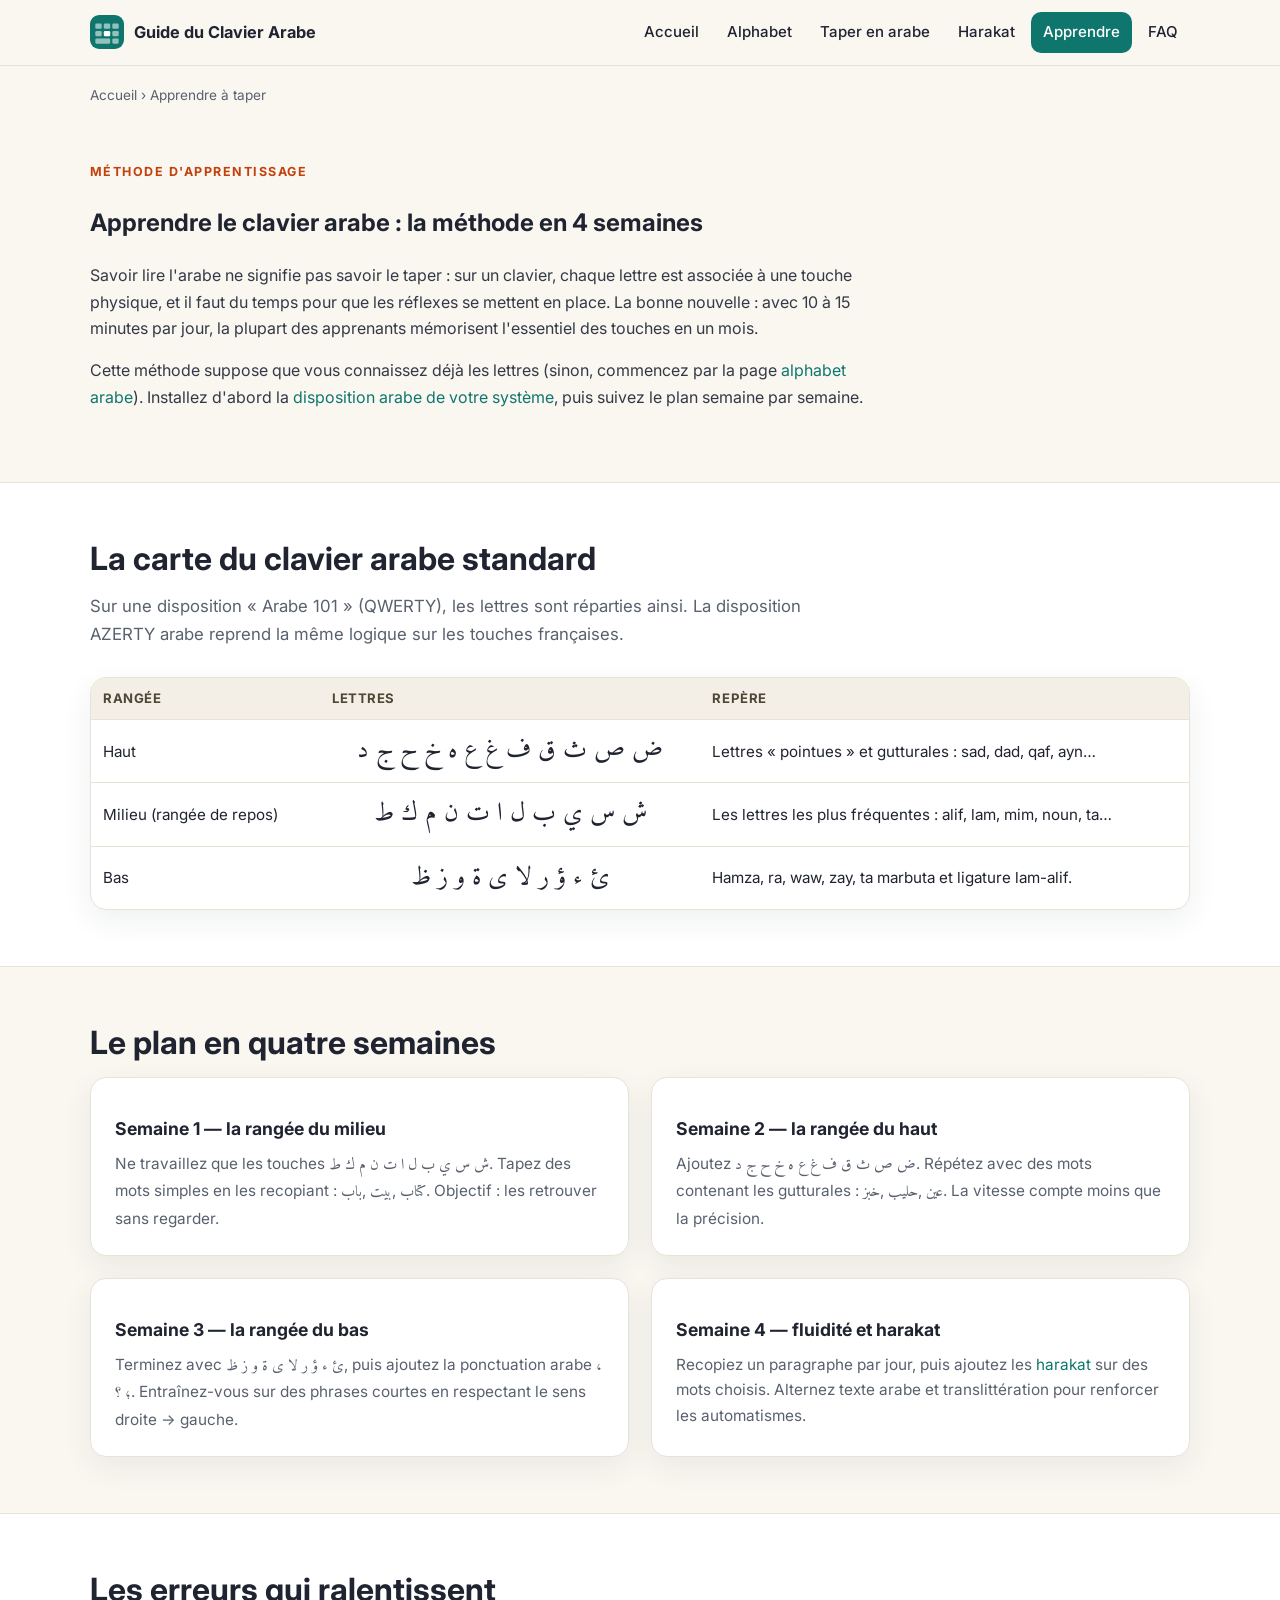
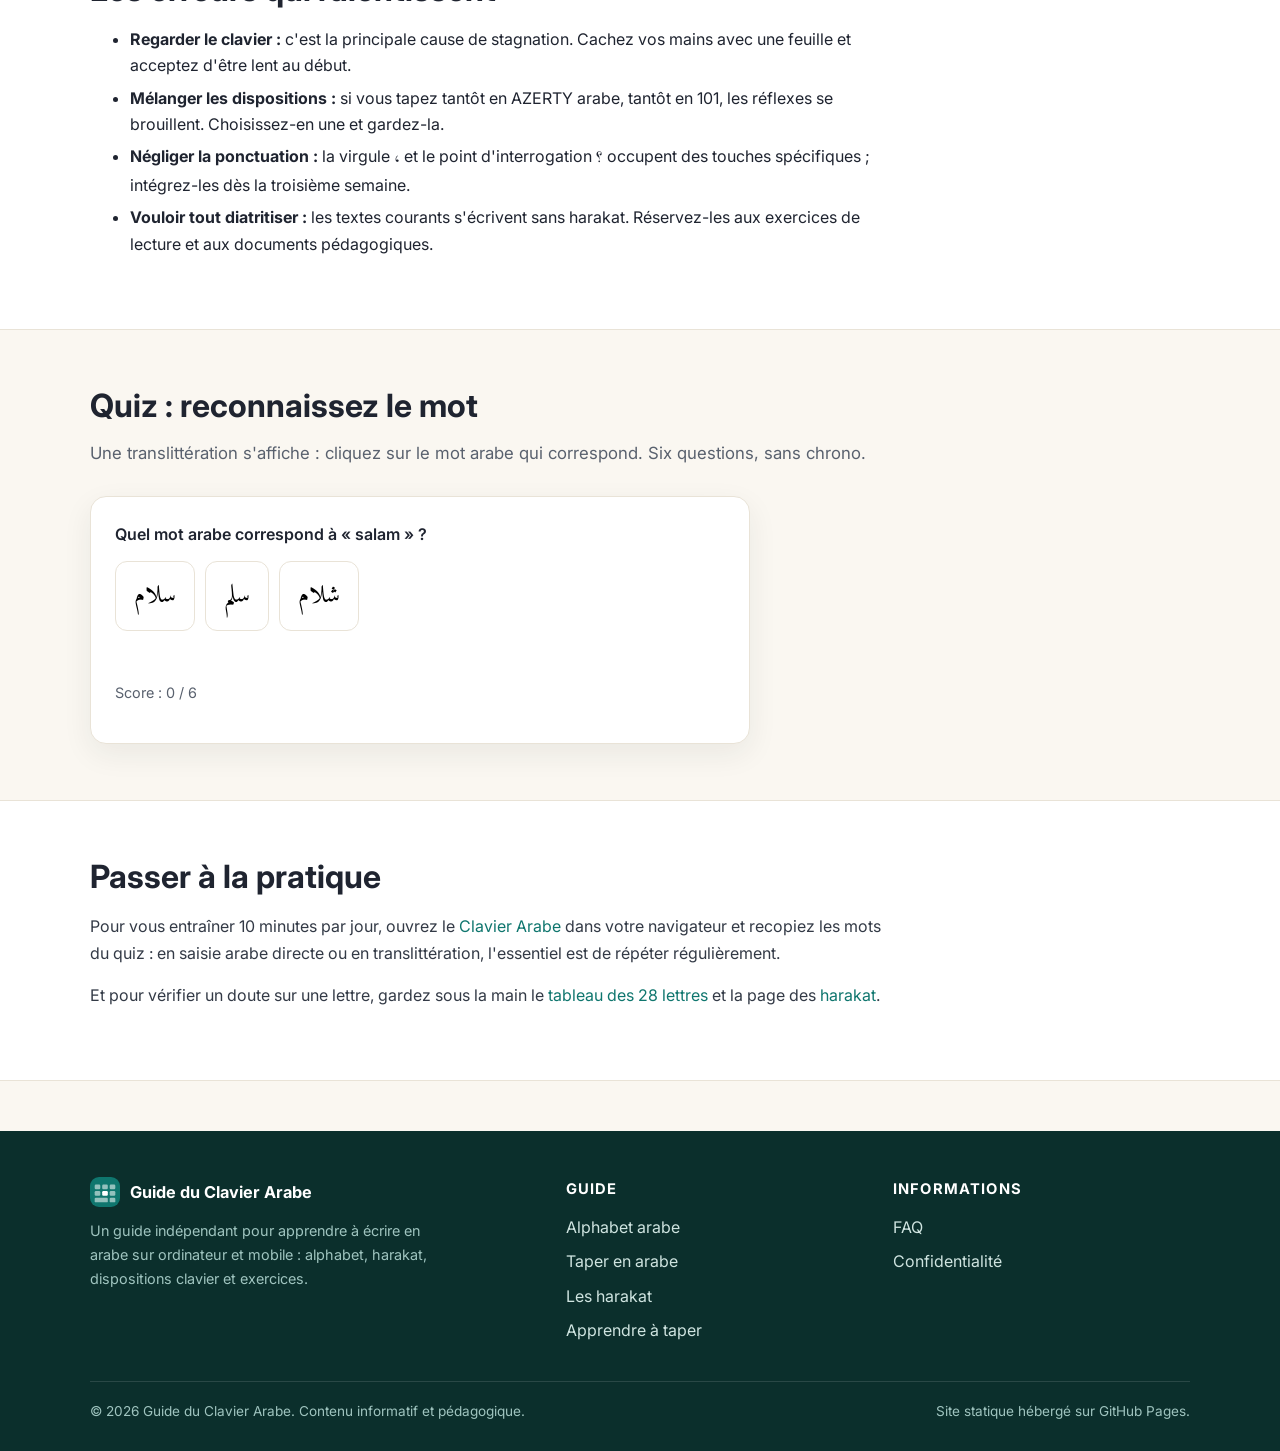
==== apprendre-a-taper.html @ 628db72e "Site complet : guide du clavier arabe Guide éducatif français sur la frappe en arabe : alphabet et f" ====
<!DOCTYPE html>
<html lang="fr">
<head>
    <meta charset="UTF-8">
    <meta name="viewport" content="width=device-width, initial-scale=1">
    <title>Apprendre le clavier arabe : méthode en 4 semaines</title>
    <meta name="description" content="Méthode d'apprentissage du clavier arabe en quatre semaines : rangées de touches, progression quotidienne, erreurs courantes et quiz de reconnaissance des mots.">
    <link rel="canonical" href="https://victoria337.github.io/guide-clavier-arabe/apprendre-a-taper.html">
    <meta property="og:type" content="article">
    <meta property="og:site_name" content="Guide du Clavier Arabe">
    <meta property="og:title" content="Apprendre le clavier arabe : méthode en 4 semaines">
    <meta property="og:description" content="Un plan d'apprentissage progressif, des exercices et un quiz pour mémoriser les touches arabes.">
    <meta property="og:url" content="https://victoria337.github.io/guide-clavier-arabe/apprendre-a-taper.html">
    <meta property="og:image" content="https://victoria337.github.io/guide-clavier-arabe/assets/og-image.jpg">
    <meta property="og:locale" content="fr_FR">
    <meta name="twitter:card" content="summary_large_image">
    <link rel="icon" href="favicon.svg" type="image/svg+xml">
    <link rel="preconnect" href="https://fonts.googleapis.com">
    <link rel="preconnect" href="https://fonts.gstatic.com" crossorigin>
    <link href="https://fonts.googleapis.com/css2?family=Inter:wght@400;500;600;700&family=Amiri:wght@400;700&display=swap" rel="stylesheet">
    <link rel="stylesheet" href="assets/style.css">
</head>
<body>
<a class="skip" href="#main">Aller au contenu</a>
<header class="site-header">
    <div class="container header-inner">
        <a class="brand" href="index.html">
            <img src="favicon.svg" alt="" width="34" height="34">
            Guide du Clavier Arabe
        </a>
        <button class="nav-toggle" type="button" aria-expanded="false" aria-controls="main-nav">Menu</button>
        <nav class="main-nav" id="main-nav" aria-label="Navigation principale">
            <ul>
                <li><a href="index.html">Accueil</a></li>
                <li><a href="alphabet-arabe.html">Alphabet</a></li>
                <li><a href="taper-en-arabe.html">Taper en arabe</a></li>
                <li><a href="harakat-diacritiques.html">Harakat</a></li>
                <li><a href="apprendre-a-taper.html" aria-current="page">Apprendre</a></li>
                <li><a href="faq.html">FAQ</a></li>
            </ul>
        </nav>
    </div>
</header>

<main id="main">
    <div class="container">
        <nav class="crumbs" aria-label="Fil d'Ariane">
            <a href="index.html">Accueil</a> › Apprendre à taper
        </nav>
    </div>

    <section class="section">
        <div class="container">
            <p class="eyebrow">Méthode d'apprentissage</p>
            <h1>Apprendre le clavier arabe&nbsp;: la méthode en 4 semaines</h1>
            <div class="prose">
                <p>Savoir lire l'arabe ne signifie pas savoir le taper&nbsp;: sur un clavier, chaque lettre est associée à une touche physique, et il faut du temps pour que les réflexes se mettent en place. La bonne nouvelle&nbsp;: avec 10 à 15 minutes par jour, la plupart des apprenants mémorisent l'essentiel des touches en un mois.</p>
                <p>Cette méthode suppose que vous connaissez déjà les lettres (sinon, commencez par la page <a href="alphabet-arabe.html">alphabet arabe</a>). Installez d'abord la <a href="taper-en-arabe.html">disposition arabe de votre système</a>, puis suivez le plan semaine par semaine.</p>
            </div>
        </div>
    </section>

    <section class="section alt">
        <div class="container">
            <h2>La carte du clavier arabe standard</h2>
            <p class="lead">Sur une disposition «&nbsp;Arabe 101&nbsp;» (QWERTY), les lettres sont réparties ainsi. La disposition AZERTY arabe reprend la même logique sur les touches françaises.</p>
            <div class="table-wrap">
                <table>
                    <thead>
                        <tr><th>Rangée</th><th>Lettres</th><th>Repère</th></tr>
                    </thead>
                    <tbody>
                        <tr>
                            <td>Haut</td>
                            <td class="center"><span class="ar" style="font-size:1.6rem">ض ص ث ق ف غ ع ه خ ح ج د</span></td>
                            <td>Lettres «&nbsp;pointues&nbsp;» et gutturales&nbsp;: sad, dad, qaf, ayn…</td>
                        </tr>
                        <tr>
                            <td>Milieu (rangée de repos)</td>
                            <td class="center"><span class="ar" style="font-size:1.6rem">ش س ي ب ل ا ت ن م ك ط</span></td>
                            <td>Les lettres les plus fréquentes&nbsp;: alif, lam, mim, noun, ta…</td>
                        </tr>
                        <tr>
                            <td>Bas</td>
                            <td class="center"><span class="ar" style="font-size:1.6rem">ئ ء ؤ ر لا ى ة و ز ظ</span></td>
                            <td>Hamza, ra, waw, zay, ta marbuta et ligature lam-alif.</td>
                        </tr>
                    </tbody>
                </table>
            </div>
        </div>
    </section>

    <section class="section">
        <div class="container">
            <h2>Le plan en quatre semaines</h2>
            <div class="grid-2">
                <article class="card">
                    <h3>Semaine 1 — la rangée du milieu</h3>
                    <p>Ne travaillez que les touches <span class="ar">ش س ي ب ل ا ت ن م ك ط</span>. Tapez des mots simples en les recopiant&nbsp;: <span class="ar">باب</span>, <span class="ar">بيت</span>, <span class="ar">كتاب</span>. Objectif&nbsp;: les retrouver sans regarder.</p>
                </article>
                <article class="card">
                    <h3>Semaine 2 — la rangée du haut</h3>
                    <p>Ajoutez <span class="ar">ض ص ث ق ف غ ع ه خ ح ج د</span>. Répétez avec des mots contenant les gutturales&nbsp;: <span class="ar">خبز</span>, <span class="ar">حليب</span>, <span class="ar">عين</span>. La vitesse compte moins que la précision.</p>
                </article>
                <article class="card">
                    <h3>Semaine 3 — la rangée du bas</h3>
                    <p>Terminez avec <span class="ar">ئ ء ؤ ر لا ى ة و ز ظ</span>, puis ajoutez la ponctuation arabe <span class="ar">، ؛ ؟</span>. Entraînez-vous sur des phrases courtes en respectant le sens droite → gauche.</p>
                </article>
                <article class="card">
                    <h3>Semaine 4 — fluidité et harakat</h3>
                    <p>Recopiez un paragraphe par jour, puis ajoutez les <a href="harakat-diacritiques.html">harakat</a> sur des mots choisis. Alternez texte arabe et translittération pour renforcer les automatismes.</p>
                </article>
            </div>
        </div>
    </section>

    <section class="section alt">
        <div class="container">
            <h2>Les erreurs qui ralentissent</h2>
            <div class="prose">
                <ul>
                    <li><strong>Regarder le clavier&nbsp;:</strong> c'est la principale cause de stagnation. Cachez vos mains avec une feuille et acceptez d'être lent au début.</li>
                    <li><strong>Mélanger les dispositions&nbsp;:</strong> si vous tapez tantôt en AZERTY arabe, tantôt en 101, les réflexes se brouillent. Choisissez-en une et gardez-la.</li>
                    <li><strong>Négliger la ponctuation&nbsp;:</strong> la virgule <span class="ar">،</span> et le point d'interrogation <span class="ar">؟</span> occupent des touches spécifiques&nbsp;; intégrez-les dès la troisième semaine.</li>
                    <li><strong>Vouloir tout diatritiser&nbsp;:</strong> les textes courants s'écrivent sans harakat. Réservez-les aux exercices de lecture et aux documents pédagogiques.</li>
                </ul>
            </div>
        </div>
    </section>

    <section class="section">
        <div class="container">
            <h2>Quiz&nbsp;: reconnaissez le mot</h2>
            <p class="lead">Une translittération s'affiche&nbsp;: cliquez sur le mot arabe qui correspond. Six questions, sans chrono.</p>
            <div class="quiz" id="quiz">
                <p class="q">Chargement…</p>
                <div class="quiz-options"></div>
                <p class="quiz-feedback" aria-live="polite"></p>
                <p class="quiz-score">Score : 0 / 6</p>
            </div>
        </div>
    </section>

    <section class="section alt">
        <div class="container">
            <h2>Passer à la pratique</h2>
            <div class="prose">
                <p>Pour vous entraîner 10 minutes par jour, ouvrez le <a href="https://www.clavier-arabe.org/" title="Clavier Arabe Intelligent en ligne">Clavier Arabe</a> dans votre navigateur et recopiez les mots du quiz&nbsp;: en saisie arabe directe ou en translittération, l'essentiel est de répéter régulièrement.</p>
                <p>Et pour vérifier un doute sur une lettre, gardez sous la main le <a href="alphabet-arabe.html">tableau des 28 lettres</a> et la page des <a href="harakat-diacritiques.html">harakat</a>.</p>
            </div>
        </div>
    </section>
</main>

<footer class="site-footer">
    <div class="container">
        <div class="footer-grid">
            <div>
                <a class="brand" href="index.html">
                    <img src="favicon.svg" alt="" width="30" height="30">
                    Guide du Clavier Arabe
                </a>
                <p>Un guide indépendant pour apprendre à écrire en arabe sur ordinateur et mobile&nbsp;: alphabet, harakat, dispositions clavier et exercices.</p>
            </div>
            <div>
                <h4>Guide</h4>
                <ul>
                    <li><a href="alphabet-arabe.html">Alphabet arabe</a></li>
                    <li><a href="taper-en-arabe.html">Taper en arabe</a></li>
                    <li><a href="harakat-diacritiques.html">Les harakat</a></li>
                    <li><a href="apprendre-a-taper.html">Apprendre à taper</a></li>
                </ul>
            </div>
            <div>
                <h4>Informations</h4>
                <ul>
                    <li><a href="faq.html">FAQ</a></li>
                    <li><a href="confidentialite.html">Confidentialité</a></li>
                </ul>
            </div>
        </div>
        <div class="footer-bottom">
            <span>© 2026 Guide du Clavier Arabe. Contenu informatif et pédagogique.</span>
            <span>Site statique hébergé sur GitHub Pages.</span>
        </div>
    </div>
</footer>
<script src="assets/app.js" defer></script>
</body>
</html>
---- assets/style.css ----
/* Guide du Clavier Arabe */
:root{
  --bg:#faf7f1;
  --surface:#ffffff;
  --ink:#1f2430;
  --muted:#59616e;
  --primary:#0f766e;
  --primary-dark:#0b5b55;
  --primary-soft:#e6f4f1;
  --accent:#c2410c;
  --accent-soft:#fdf0e7;
  --border:#e9e3d7;
  --radius:16px;
  --shadow:0 10px 30px rgba(31,36,48,.07);
  --font:"Inter",system-ui,-apple-system,"Segoe UI",sans-serif;
  --font-ar:"Amiri","Noto Naskh Arabic",serif;
}
*{box-sizing:border-box}
html{scroll-behavior:smooth}
body{margin:0;font-family:var(--font);background:var(--bg);color:var(--ink);line-height:1.65;font-size:16px}
img{max-width:100%}
a{color:var(--primary);text-decoration:none}
a:hover{text-decoration:underline}
.ar{font-family:var(--font-ar);direction:rtl;unicode-bidi:isolate}
.container{width:min(1100px,92%);margin:0 auto}
.skip{position:absolute;left:-999px}
.skip:focus{left:8px;top:8px;background:#fff;padding:8px 12px;border-radius:8px;z-index:100}

/* Header */
.site-header{position:sticky;top:0;z-index:50;background:rgba(250,247,241,.94);backdrop-filter:blur(8px);border-bottom:1px solid var(--border)}
.header-inner{display:flex;align-items:center;justify-content:space-between;padding:12px 0;position:relative}
.brand{display:flex;align-items:center;gap:10px;font-weight:700;font-size:1.02rem;color:var(--ink)}
.brand:hover{text-decoration:none}
.brand img{width:34px;height:34px;border-radius:9px}
.main-nav ul{display:flex;gap:4px;list-style:none;margin:0;padding:0}
.main-nav a{padding:8px 12px;border-radius:10px;color:var(--ink);font-weight:500;font-size:.94rem;display:inline-block}
.main-nav a:hover{background:var(--primary-soft);text-decoration:none}
.main-nav a[aria-current="page"]{background:var(--primary);color:#fff}
.nav-toggle{display:none;align-items:center;gap:8px;background:#fff;border:1px solid var(--border);border-radius:10px;padding:9px 14px;font:inherit;font-weight:600;cursor:pointer}

/* Hero */
.hero{background:linear-gradient(135deg,#0b5b55 0%,#0f766e 55%,#137a6f 100%);color:#fff;padding:64px 0 72px;position:relative;overflow:hidden}
.hero .container{position:relative;z-index:2;max-width:840px}
.hero-badge{display:inline-block;background:rgba(255,255,255,.14);border:1px solid rgba(255,255,255,.25);padding:6px 14px;border-radius:999px;font-size:.85rem;margin-bottom:20px;letter-spacing:.04em}
.hero h1{font-size:clamp(1.9rem,4.3vw,3rem);line-height:1.18;margin:0 0 16px}
.hero p{font-size:1.08rem;color:#d9ece8;max-width:660px;margin:0 0 28px}
.hero .ar-bg{position:absolute;right:-20px;bottom:-80px;font-family:var(--font-ar);font-size:24rem;line-height:1;color:rgba(255,255,255,.06);z-index:1;user-select:none;pointer-events:none}
.btn{display:inline-block;padding:12px 22px;border-radius:12px;font-weight:600;font-size:.98rem;transition:transform .15s,background .15s}
.btn:hover{text-decoration:none;transform:translateY(-1px)}
.btn-primary{background:#fff;color:var(--primary-dark)}
.btn-ghost{border:1px solid rgba(255,255,255,.45);color:#fff;margin-left:10px}
.btn-ghost:hover{background:rgba(255,255,255,.1)}

/* Sections */
main{padding-bottom:30px}
.section{padding:56px 0}
.section.alt{background:var(--surface);border-top:1px solid var(--border);border-bottom:1px solid var(--border)}
.section h2{font-size:clamp(1.45rem,2.6vw,2rem);margin:0 0 14px;line-height:1.25}
.section .lead{color:var(--muted);font-size:1.05rem;max-width:780px;margin:0 0 28px}
.eyebrow{text-transform:uppercase;letter-spacing:.12em;font-size:.78rem;font-weight:700;color:var(--accent);margin:0 0 10px}

/* Cards */
.grid-3{display:grid;grid-template-columns:repeat(3,1fr);gap:22px}
.grid-2{display:grid;grid-template-columns:repeat(2,1fr);gap:22px}
.card{background:var(--surface);border:1px solid var(--border);border-radius:var(--radius);padding:24px;box-shadow:var(--shadow)}
.card h3{margin:12px 0 8px;font-size:1.1rem}
.card p{color:var(--muted);margin:0;font-size:.96rem}
.card a.card-link{display:inline-block;margin-top:12px;font-weight:600;font-size:.92rem}
.num{display:inline-flex;width:34px;height:34px;align-items:center;justify-content:center;border-radius:10px;background:var(--primary-soft);color:var(--primary-dark);font-weight:700}

/* Prose */
.prose{max-width:800px}
.prose h2{margin-top:36px}
.prose h3{margin-top:26px}
.prose p{color:#333a46}
.prose li{margin-bottom:6px}
.tip{background:var(--accent-soft);border-left:4px solid var(--accent);padding:16px 18px;border-radius:0 12px 12px 0;margin:24px 0;color:#6b3410}
.tip p{margin:0}
.crumbs{font-size:.85rem;color:var(--muted);padding:18px 0 0}
.crumbs a{color:var(--muted)}
.crumbs a:hover{color:var(--primary)}

/* Tables */
.table-wrap{overflow-x:auto;border:1px solid var(--border);border-radius:var(--radius);background:#fff;box-shadow:var(--shadow)}
table{border-collapse:collapse;width:100%;font-size:.95rem}
th,td{padding:10px 12px;text-align:left;border-bottom:1px solid var(--border);vertical-align:middle}
th{background:#f4efe6;font-size:.82rem;text-transform:uppercase;letter-spacing:.04em;color:#4d4735;white-space:nowrap}
tr:last-child td{border-bottom:none}
tbody tr:hover{background:#faf8f3}
.center{text-align:center}
td .ar{font-size:1.5rem}
.small{font-size:.86rem;color:var(--muted)}

/* Alphabet */
.letter-search{display:flex;gap:12px;align-items:center;margin:0 0 18px;flex-wrap:wrap}
.letter-search label{font-weight:600;font-size:.92rem}
.letter-search input{padding:10px 14px;border:1px solid var(--border);border-radius:10px;font:inherit;font-size:.95rem;min-width:260px;background:#fff}
.letter-search input:focus{outline:2px solid var(--primary-soft);border-color:var(--primary)}

/* Quiz */
.quiz{background:var(--surface);border:1px solid var(--border);border-radius:var(--radius);padding:24px;max-width:660px;box-shadow:var(--shadow)}
.quiz .q{font-weight:600;margin:0 0 14px}
.quiz .q .ar{font-size:1.6rem}
.quiz-options{display:flex;gap:10px;flex-wrap:wrap;margin-bottom:12px}
.quiz-options button{padding:12px 18px;border-radius:12px;border:1px solid var(--border);background:#fff;font-family:var(--font-ar);font-size:1.55rem;cursor:pointer;transition:.15s}
.quiz-options button:hover{border-color:var(--primary)}
.quiz-options button.correct{background:#dcfce7;border-color:#16a34a}
.quiz-options button.wrong{background:#fee2e2;border-color:#dc2626}
.quiz-options button:disabled{cursor:default;opacity:.85}
.quiz-feedback{min-height:26px;font-weight:600;color:var(--primary-dark);margin:0}
.quiz-score{margin-top:12px;font-size:.9rem;color:var(--muted)}

/* Steps */
.steps{counter-reset:step;list-style:none;padding:0;margin:0}
.steps li{position:relative;padding:0 0 18px 46px;counter-increment:step}
.steps li::before{content:counter(step);position:absolute;left:0;top:0;width:30px;height:30px;border-radius:50%;background:var(--primary);color:#fff;font-weight:700;font-size:.9rem;display:flex;align-items:center;justify-content:center}

/* Footer */
.site-footer{background:#0b2f2c;color:#cfe4e0;padding:46px 0 28px;margin-top:20px}
.footer-grid{display:grid;grid-template-columns:1.5fr 1fr 1fr;gap:30px}
.site-footer h4{color:#fff;margin:0 0 12px;font-size:.92rem;text-transform:uppercase;letter-spacing:.08em}
.site-footer ul{list-style:none;margin:0;padding:0}
.site-footer li{margin-bottom:8px}
.site-footer a{color:#cfe4e0}
.site-footer a:hover{color:#fff}
.site-footer .brand{color:#fff}
.site-footer .brand img{width:30px;height:30px}
.site-footer p{font-size:.9rem;color:#9fc4bf;margin:12px 0 0;max-width:340px}
.footer-bottom{border-top:1px solid rgba(255,255,255,.12);margin-top:30px;padding-top:18px;font-size:.85rem;color:#9fc4bf;display:flex;justify-content:space-between;gap:12px;flex-wrap:wrap}

/* Misc pages */
.center-page{text-align:center;padding:90px 0}
.center-page .big{font-size:3.4rem;margin:0;font-weight:700;color:var(--primary)}
.cta-band{background:var(--primary);color:#fff;border-radius:var(--radius);padding:38px 34px;margin:10px 0 0}
.cta-band h2{color:#fff;margin:0 0 10px}
.cta-band p{color:#d9ece8;margin:0 0 22px;max-width:700px}
.cta-band .btn-primary{background:#fff;color:var(--primary-dark)}

/* Responsive */
@media (max-width:860px){
  .grid-3,.grid-2{grid-template-columns:1fr}
  .footer-grid{grid-template-columns:1fr;gap:22px}
  .nav-toggle{display:inline-flex}
  .main-nav{position:absolute;top:100%;left:0;right:0;background:var(--bg);border-bottom:1px solid var(--border);display:none;padding:10px 4%}
  .main-nav.open{display:block}
  .main-nav ul{flex-direction:column;gap:2px}
  .main-nav a{display:block}
  .hero{padding:46px 0 52px}
  .hero .ar-bg{font-size:14rem;bottom:-40px}
  .btn-ghost{margin-left:0;margin-top:10px}
  .section{padding:42px 0}
}
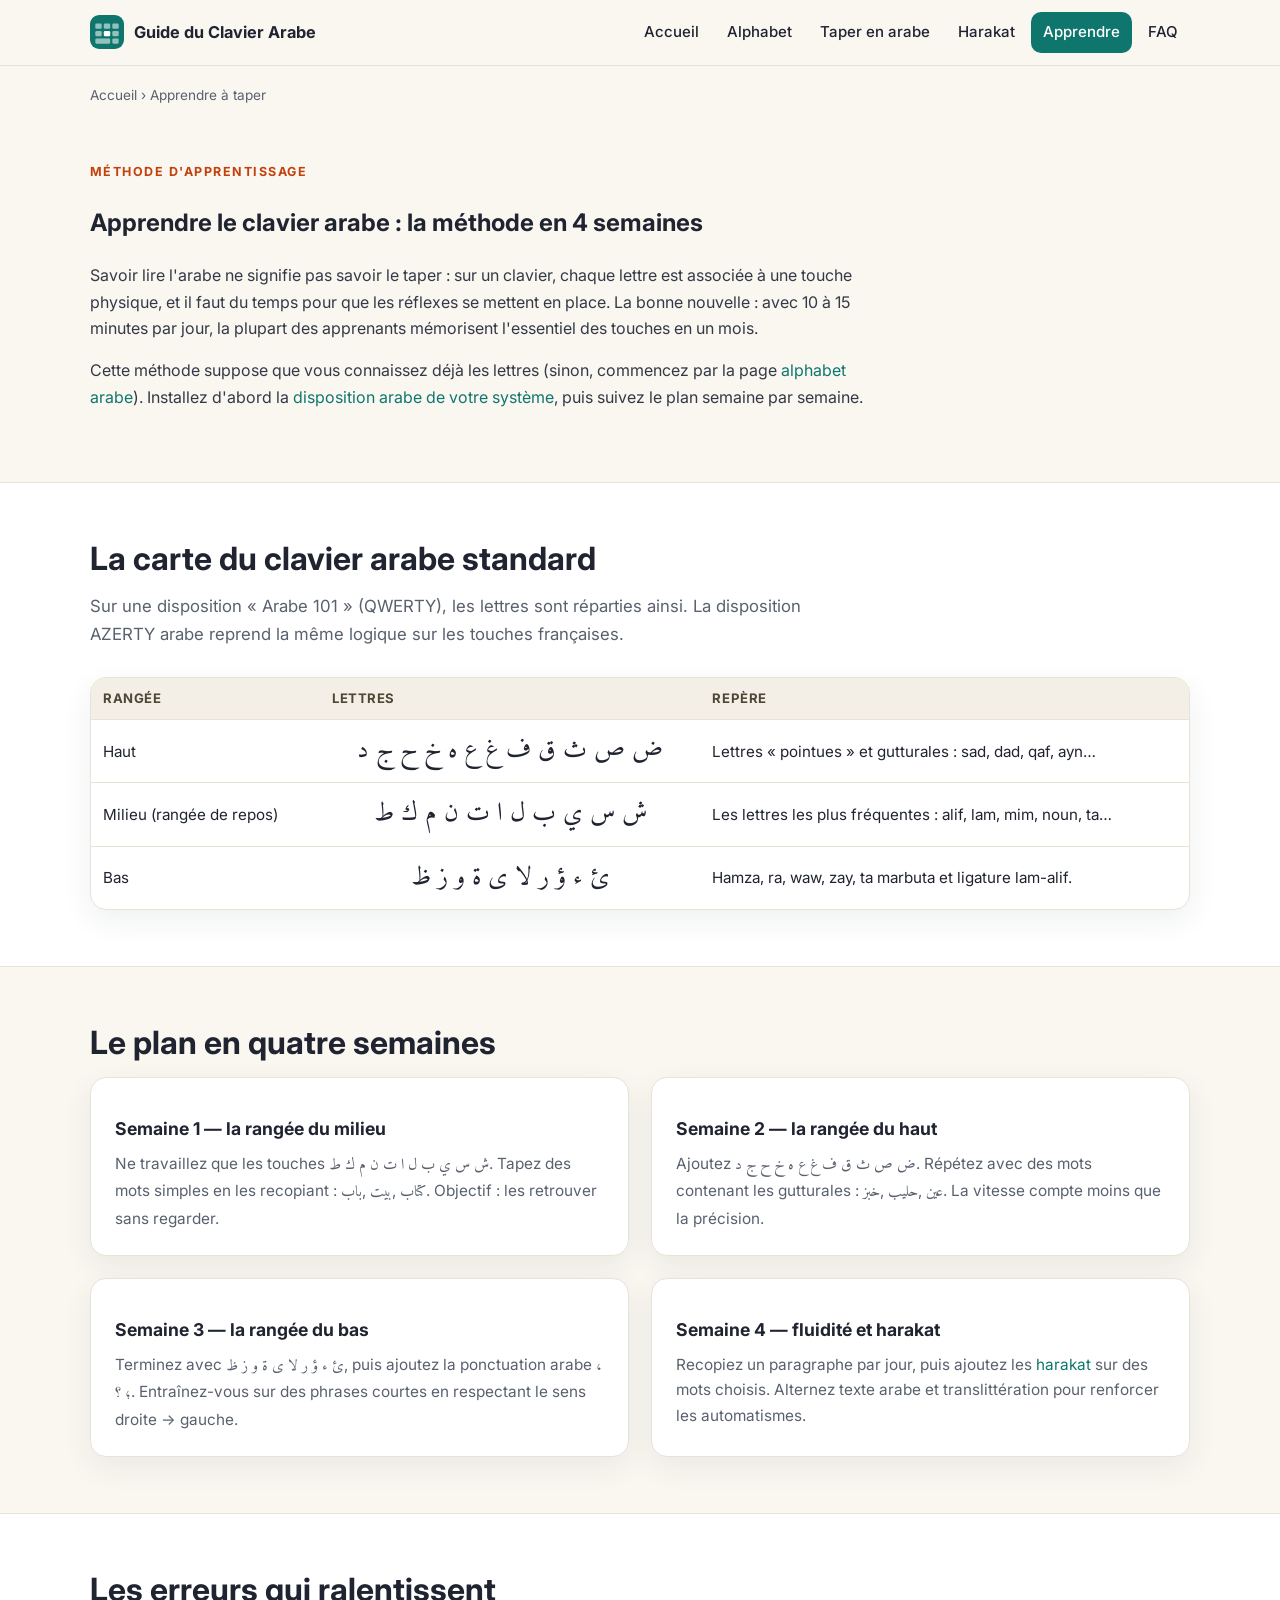
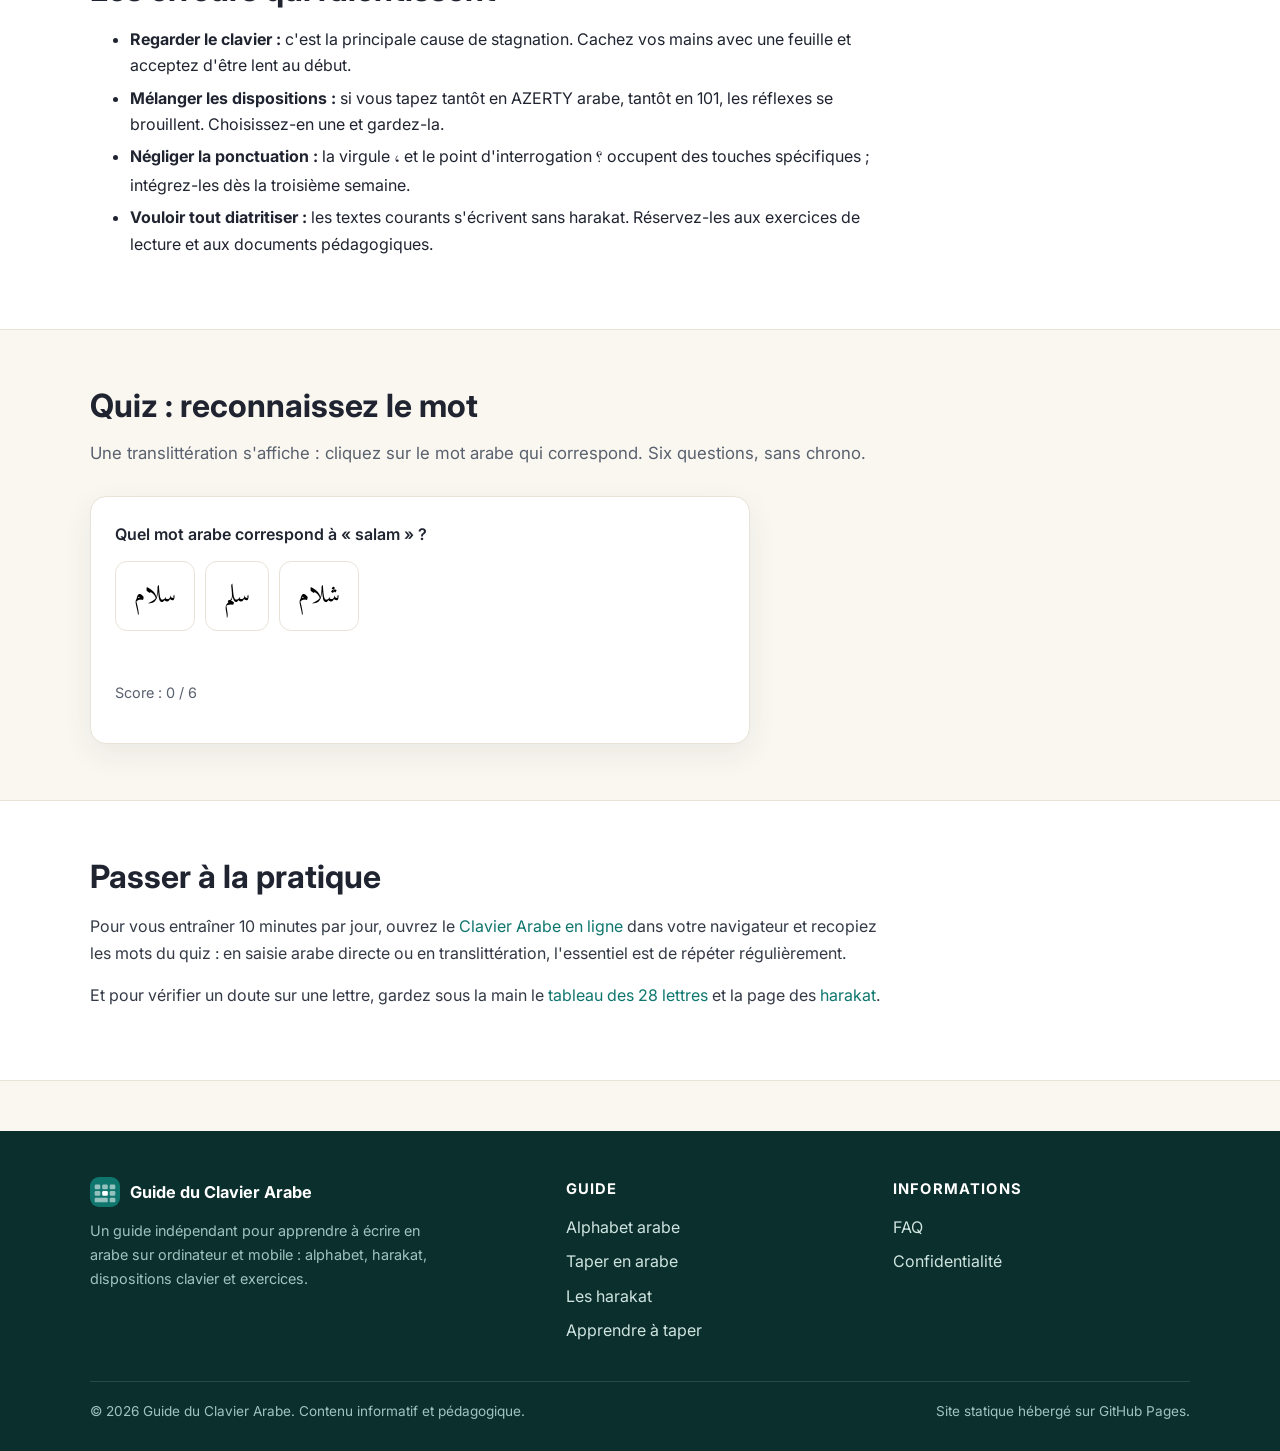
==== commit 76b90cc8: "Ancre du lien clavier-arabe.org : « Clavier Arabe en ligne »" ====
--- a/apprendre-a-taper.html
+++ b/apprendre-a-taper.html
@@ -146,7 +146,7 @@
         <div class="container">
             <h2>Passer à la pratique</h2>
             <div class="prose">
-                <p>Pour vous entraîner 10 minutes par jour, ouvrez le <a href="https://www.clavier-arabe.org/" title="Clavier Arabe Intelligent en ligne">Clavier Arabe</a> dans votre navigateur et recopiez les mots du quiz&nbsp;: en saisie arabe directe ou en translittération, l'essentiel est de répéter régulièrement.</p>
+                <p>Pour vous entraîner 10 minutes par jour, ouvrez le <a href="https://www.clavier-arabe.org/" title="Clavier Arabe Intelligent en ligne">Clavier Arabe en ligne</a> dans votre navigateur et recopiez les mots du quiz&nbsp;: en saisie arabe directe ou en translittération, l'essentiel est de répéter régulièrement.</p>
                 <p>Et pour vérifier un doute sur une lettre, gardez sous la main le <a href="alphabet-arabe.html">tableau des 28 lettres</a> et la page des <a href="harakat-diacritiques.html">harakat</a>.</p>
             </div>
         </div>
